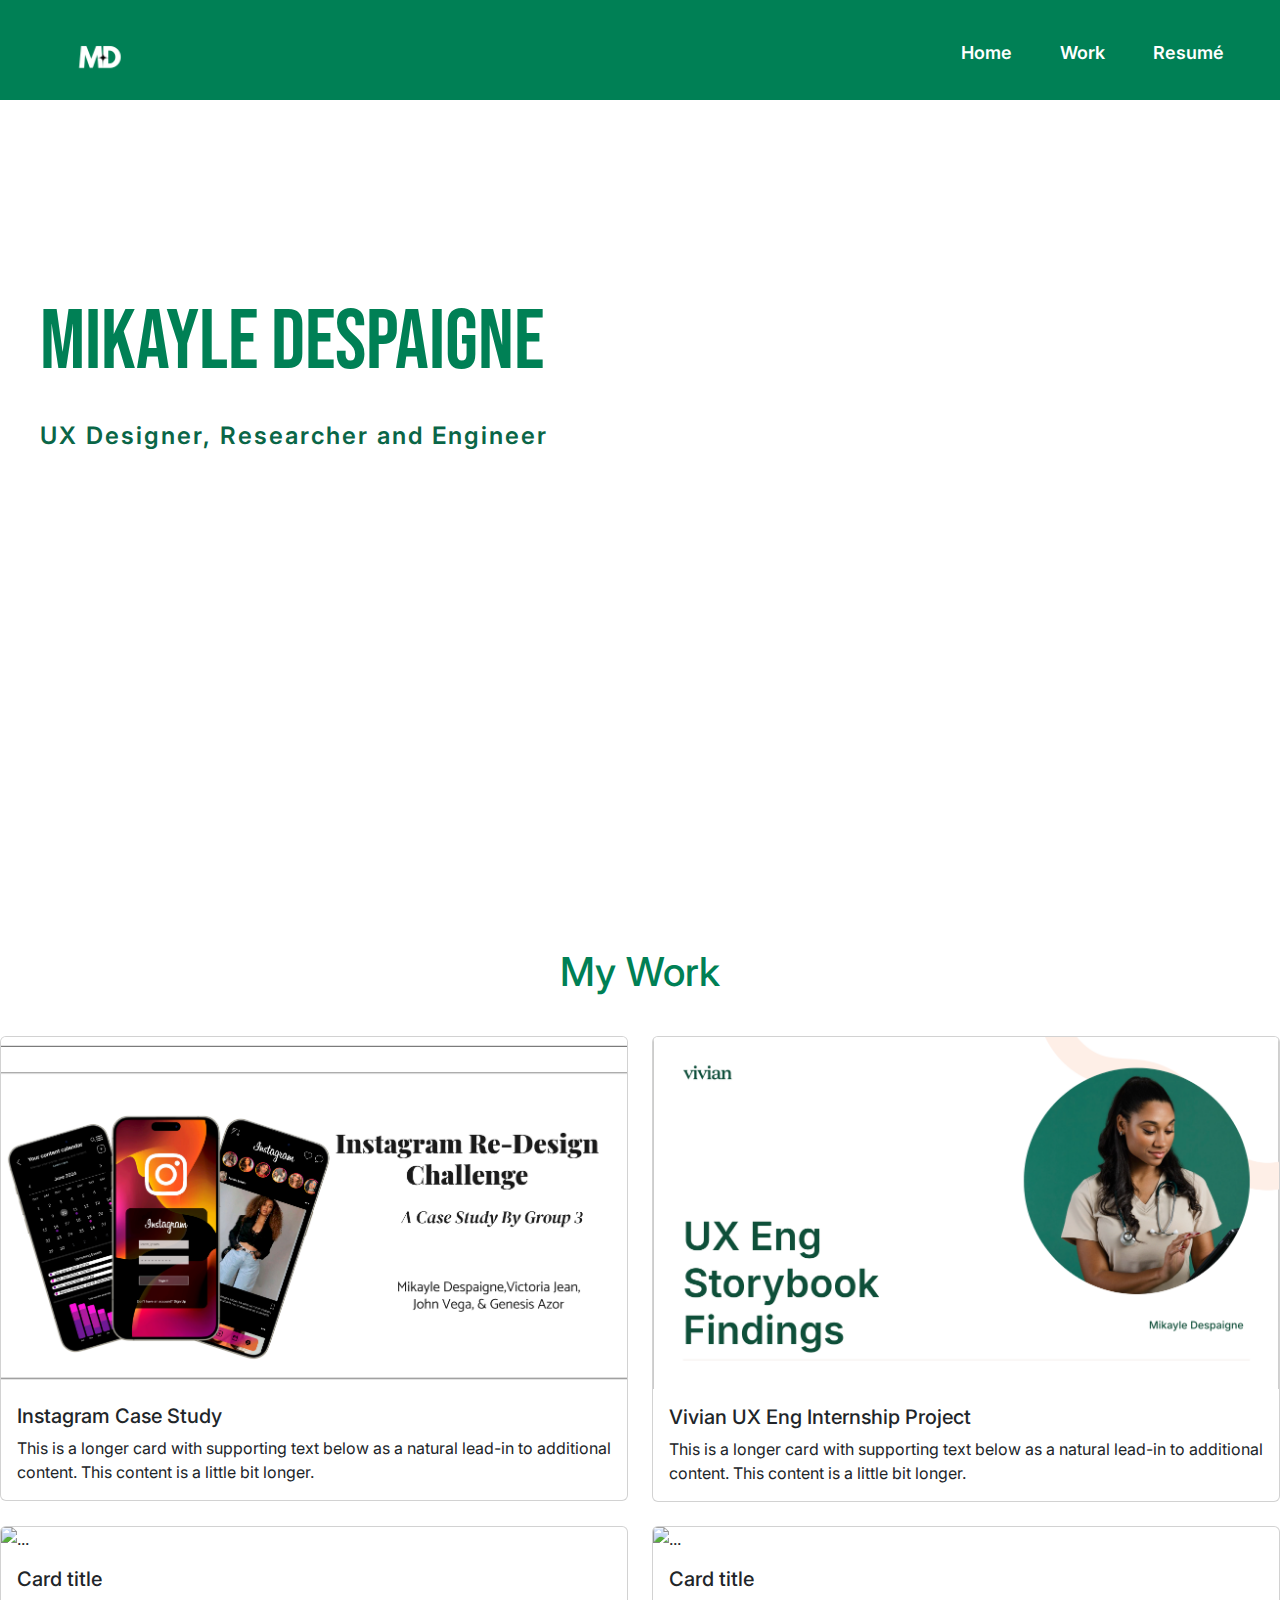
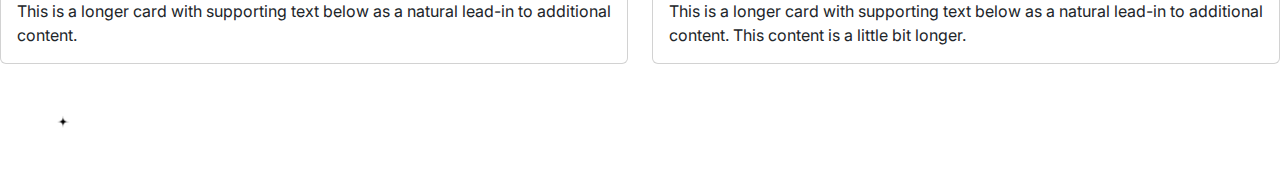
==== index.html @ 7e6e4f6d "finished landing page" ====
<!DOCTYPE html>
<html lang="en">
  <head>
    <meta charset="UTF-8" />
    <meta http-equiv="X-UA-Compatible" content="IE=edge" />
    <meta name="viewport" content="width=device-width, initial-scale=1.0" />
    <link
      href="https://cdn.jsdelivr.net/npm/remixicon@3.2.0/fonts/remixicon.css"
      rel="stylesheet"
    />
    <link href="https://cdn.jsdelivr.net/npm/bootstrap@5.3.3/dist/css/bootstrap.min.css" rel="stylesheet" integrity="sha384-QWTKZyjpPEjISv5WaRU9OFeRpok6YctnYmDr5pNlyT2bRjXh0JMhjY6hW+ALEwIH" crossorigin="anonymous">
    <link rel="stylesheet" href="styles.css" />
    <title>Mikayle Despaigne</title>
  </head>
  <body>
    <script src="https://cdn.jsdelivr.net/npm/bootstrap@5.3.3/dist/js/bootstrap.bundle.min.js" integrity="sha384-YvpcrYf0tY3lHB60NNkmXc5s9fDVZLESaAA55NDzOxhy9GkcIdslK1eN7N6jIeHz" crossorigin="anonymous"></script>
    <nav>
      <div class="nav__content">
        <div class="logo">
            <a href="#">
                <img src="logos/transparen.png" width="120" height="120">
            </a>
        </div>
        <label for="check" class="checkbox">
          <i class="ri-menu-line"></i>
        </label>
        <input type="checkbox" name="check" id="check" />
        <ul>
          <li><a href="#">Home</a></li>
          <li><a href="#work">Work</a></li>
          <li><a href="#">Resumé</a></li>
        </ul>
      </div>
    </nav>
    <section class="section">
      <br />
      <div class="section__container">
        <div class="content">
          <br />
          <h1 class="title">
          <span>Mikayle Despaigne</span> 
          </h1>
          <br />
          <p class="subtitle">UX Designer, Researcher and Engineer</p>
          <p class="description">
            <br />
            <span>I thrive on blending creativity with technology in order to deliver an amazing user experience whether that be via designing, coding or researching and advocating for users !</span>
          </p>
        </div>
      </div>
    </section>
    <!-- <-- start of work section --> 
    <section id="work">
      <br />
    <h1 class="title1"><span>My Work</span></h1>
    <!-- input work cards here -->
     <br />
    <div class="row row-cols-1 row-cols-md-2 g-4">
      <div class="col">
        <div class="card">
          <img src="logos/Instagram.png" class="card-img-top" alt="...">
          <div class="card-body">
            <h5 class="card-title">Instagram Case Study</h5>
            <p class="card-text">This is a longer card with supporting text below as a natural lead-in to additional content. This content is a little bit longer.</p>
          </div>
        </div>
      </div>
      <div class="col">
        <div class="card">
          <img src="logos/UX Eng.png" class="card-img-top" alt="...">
          <div class="card-body">
            <h5 class="card-title">Vivian UX Eng Internship Project</h5>
            <p class="card-text">This is a longer card with supporting text below as a natural lead-in to additional content. This content is a little bit longer.</p>
          </div>
        </div>
      </div>
      <div class="col">
        <div class="card">
          <img src="..." class="card-img-top" alt="...">
          <div class="card-body">
            <h5 class="card-title">Card title</h5>
            <p class="card-text">This is a longer card with supporting text below as a natural lead-in to additional content.</p>
          </div>
        </div>
      </div>
      <div class="col">
        <div class="card">
          <img src="..." class="card-img-top" alt="...">
          <div class="card-body">
            <h5 class="card-title">Card title</h5>
            <p class="card-text">This is a longer card with supporting text below as a natural lead-in to additional content. This content is a little bit longer.</p>
          </div>
        </div>
      </div>
    </div>
  <a href="#">
    <img src="logos/transparen.png" width="120" height="120">
</a>
    </section>
  </body>
</html>
---- styles.css ----
@import url("https://fonts.googleapis.com/css2?family=Poppins:wght@400;600;700&display=swap");
@import url('https://fonts.googleapis.com/css2?family=Bebas+Neue&display=swap');
@import url('https://fonts.googleapis.com/css2?family=Bebas+Neue&family=Inter:ital,opsz,wght@0,14..32,100..900;1,14..32,100..900&display=swap');

:root {
  --primary-color: #a855f7;
  --primary-color-dark: #ff83f5;
  --secondary-color: #ff34c2;
  --text-dark: #008055;
  --text-light: #ffffff;
  --extra-light: #faf5ff;
  --max-width: 1200px;
}

* {
  padding: 0;
  margin: 0;
  box-sizing: border-box;
}

a {
  text-decoration: none;
}

body {
  font-family: "Inter";
  background-image: url("logos/Background\ for\ web.jpg");
  background-size: cover;
}

nav {
  width: 100%;
  position: absolute;
  top: 0;
  left: 0;
  max-height: 100px;
  /* z-index: 99; */
  background-color: #008055;
}

.nav__content {
  max-width: var(--max-width);
  margin: auto;
  /* padding: 1.5rem 1rem; */
  display: flex;
  align-items: center;
  justify-content: space-between;
}

 nav .logo  {
  border-radius: 50px;
}
/* nav .logo a:hover {
  color: var(--primary-color-dark);
}  */

nav .checkbox {
  display: none;
}

nav input {
  display: none;
}
nav .checkbox i {
  font-size: 2rem;
  color: var(--primary-color);
  cursor: pointer;
}
 
ul {
  display: flex;
  align-items: center;
  gap: 1rem;
  list-style: none;
  transition: left 0.3s;
  font-size: 18px;
}

ul li a {
  padding: 0.5rem 1rem;
  text-decoration: none;
  font-weight: 600;
  color: var(--text-light);
  transition: 0.3s;
}

ul li a:hover {
  color: var(--secondary-color);
}

 

.section__container {
  min-height: 100vh;
  max-width: var(--max-width);
  margin: auto;
  display: grid;
  grid-template-columns: repeat(2, 1fr);
  gap: 4rem;
}

.content {
  display: flex;
  flex-direction: column;
  justify-content: center;
}

.subtitle {
  letter-spacing: 2px;
  color: var(--text-light);
  font-weight: 600;
  margin-bottom: 0.5rem;
  font-size: 24px;
  color: #0A6647;
}

.title {
  font-size: 2.5rem;
  /* font-weight: 400; */
  line-height: 3rem;
  color: var(--text-dark);
  margin-bottom: 1rem;
}

.title span {
  font-size: 84px;
  font-family: "Bebas Neue", sans-serif;
}

.title1{
  text-align: center;
  font-size: 2.5rem;
  line-height: 3rem;
  color: var(--text-dark);
  margin-bottom: 1rem;
}

.description {
  line-height: 2rem;
  color: var(--text-light);
  margin-bottom: 2rem;
  font-size: 24px;
  font-family:"Inter" ;
  font-weight: 500;
}



.portfolio:hover {
  background-color: var(--primary-color-dark);
  color: #ffffff;
}

@media (width < 750px) {
  nav .checkbox {
    display: block;
  }

  ul {
    position: absolute;
    width: 100%;
    height: calc(100vh - 85px);
    left: -100%;
    top: 85px;
    background-color: var(--extra-light);
    flex-direction: column;
    justify-content: center;
    gap: 3rem;
  }

  nav #check:checked ~ ul {
    left: 0;
  }

  ul li a {
    font-size: 1.25rem;
  }

  .section__container {
    padding: 10rem 1rem 5rem 1rem;
    text-align: center;
    grid-template-columns: repeat(1, 1fr);
  }


  .action__btns {
    margin: auto;
  }
}  
.bebas-neue-regular {
  font-family: "Bebas Neue", sans-serif;
  font-style: normal;
}
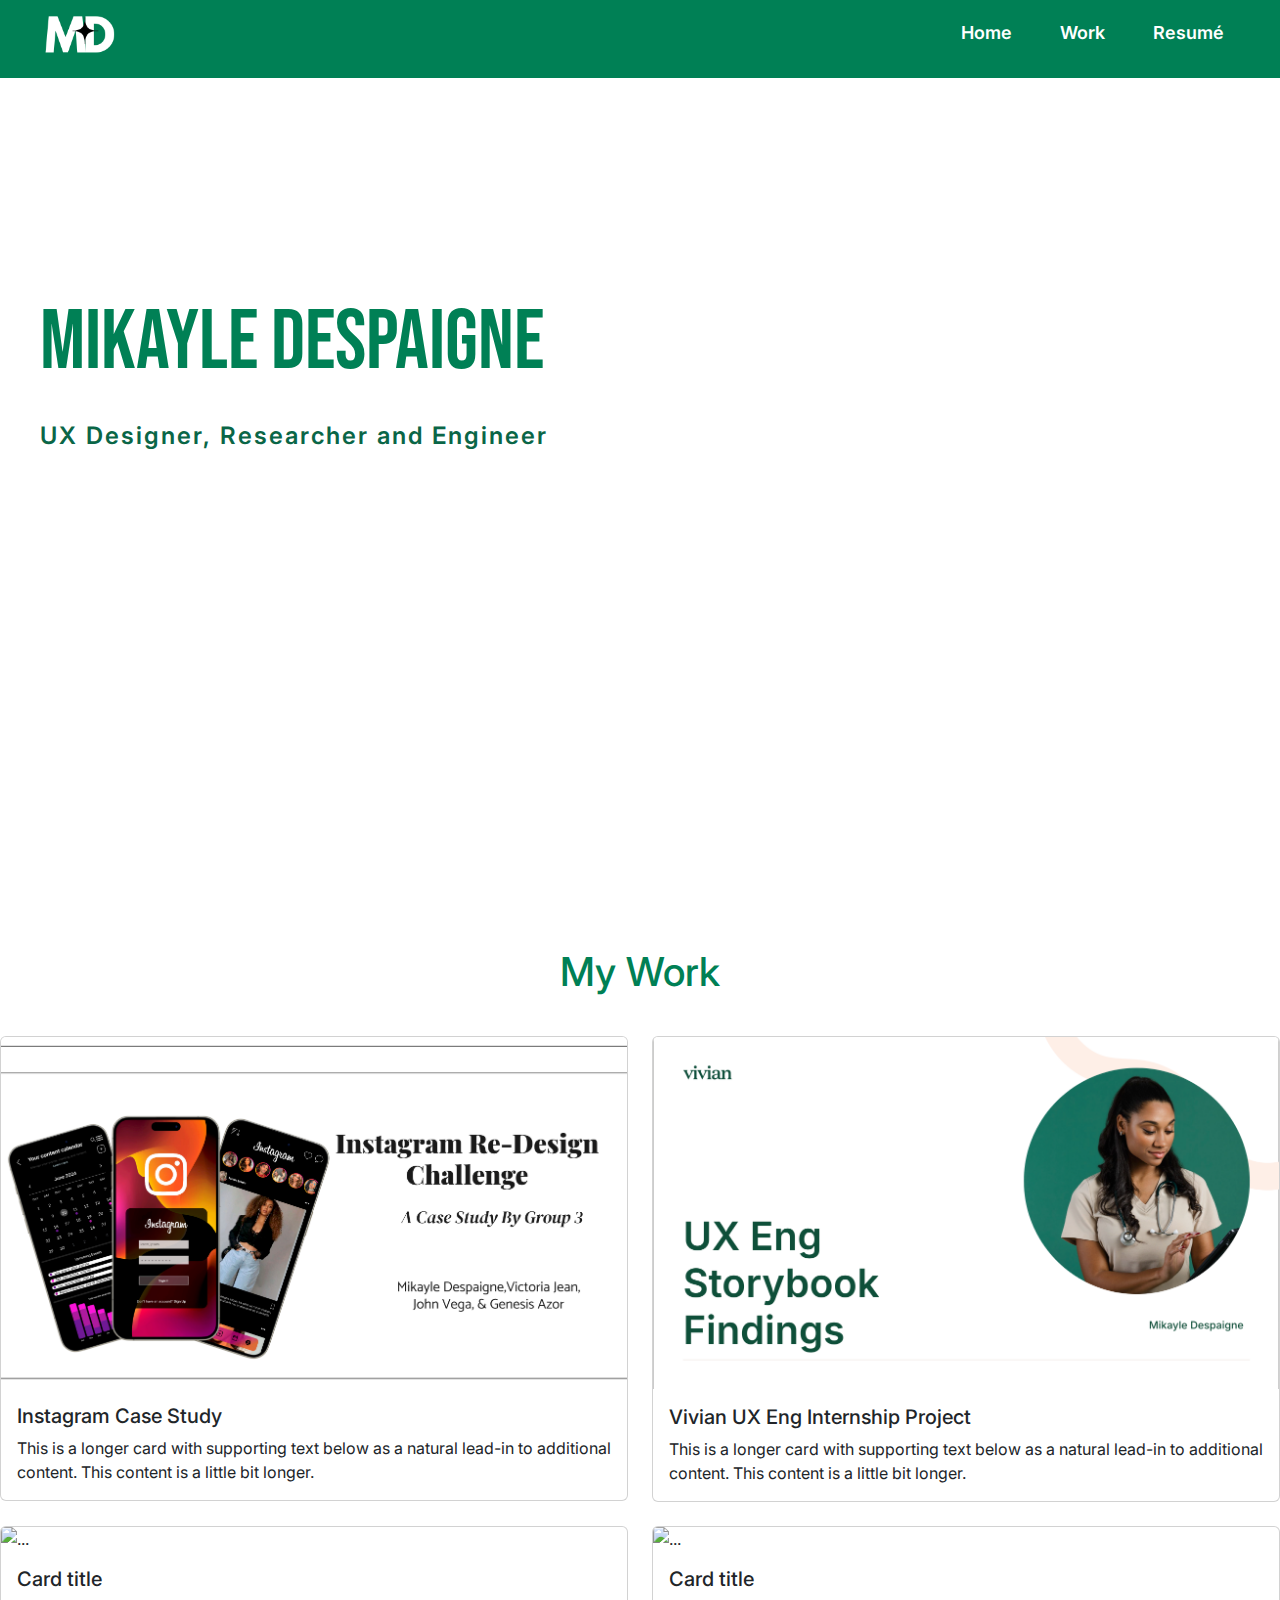
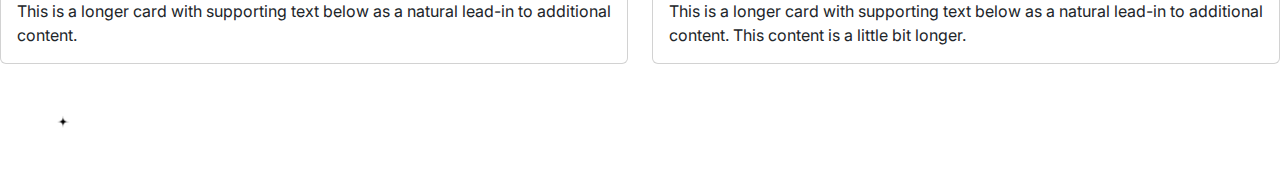
==== commit 7d8d368c: "fixed small logo issue" ====
--- a/index.html
+++ b/index.html
@@ -18,7 +18,7 @@
       <div class="nav__content">
         <div class="logo">
             <a href="#">
-                <img src="logos/transparen.png" width="120" height="120">
+                <img src="logos/1.png" width="80" height="80">
             </a>
         </div>
         <label for="check" class="checkbox">
--- a/styles.css
+++ b/styles.css
@@ -33,7 +33,7 @@
   position: absolute;
   top: 0;
   left: 0;
-  max-height: 100px;
+  max-height: 78px;
   /* z-index: 99; */
   background-color: #008055;
 }
@@ -41,7 +41,6 @@
 .nav__content {
   max-width: var(--max-width);
   margin: auto;
-  /* padding: 1.5rem 1rem; */
   display: flex;
   align-items: center;
   justify-content: space-between;
@@ -49,6 +48,9 @@
 
  nav .logo  {
   border-radius: 50px;
+  align-items: center;
+  width: 100px;
+  height: 100%;
 }
 /* nav .logo a:hover {
   color: var(--primary-color-dark);
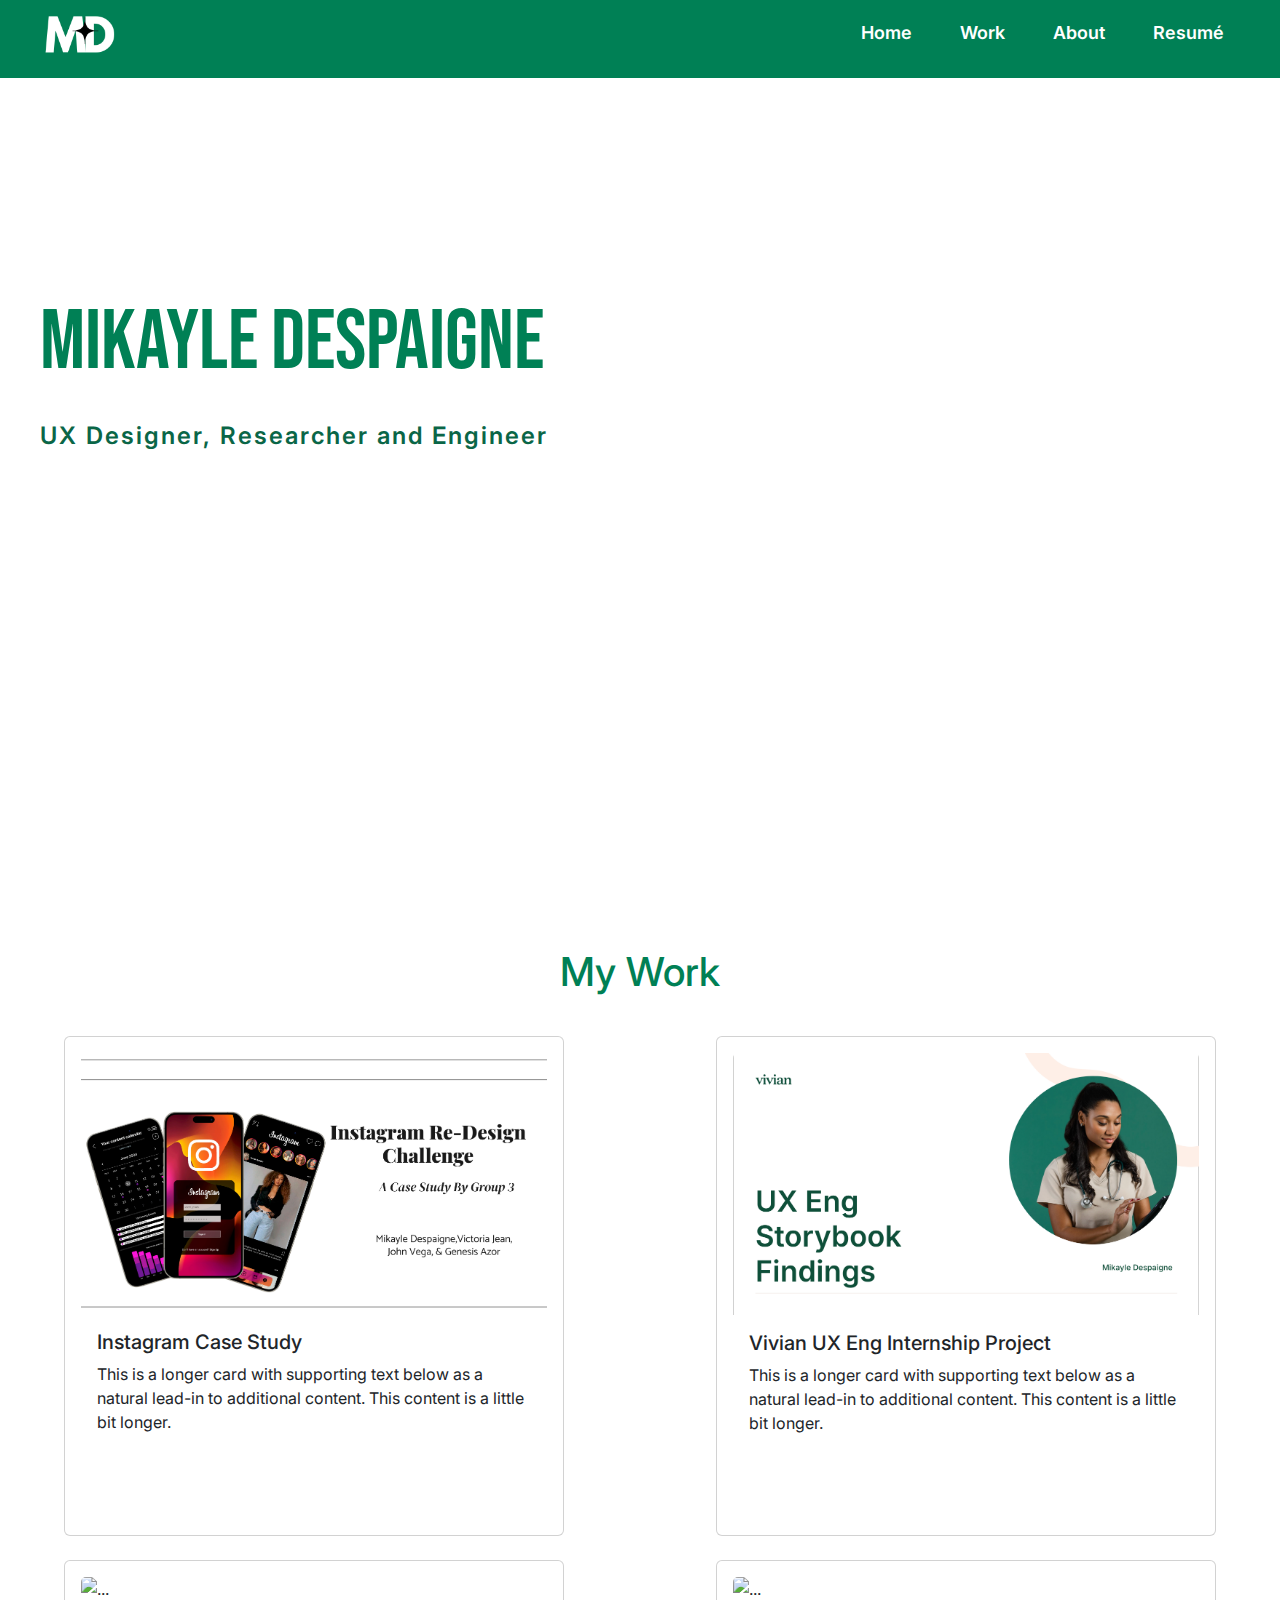
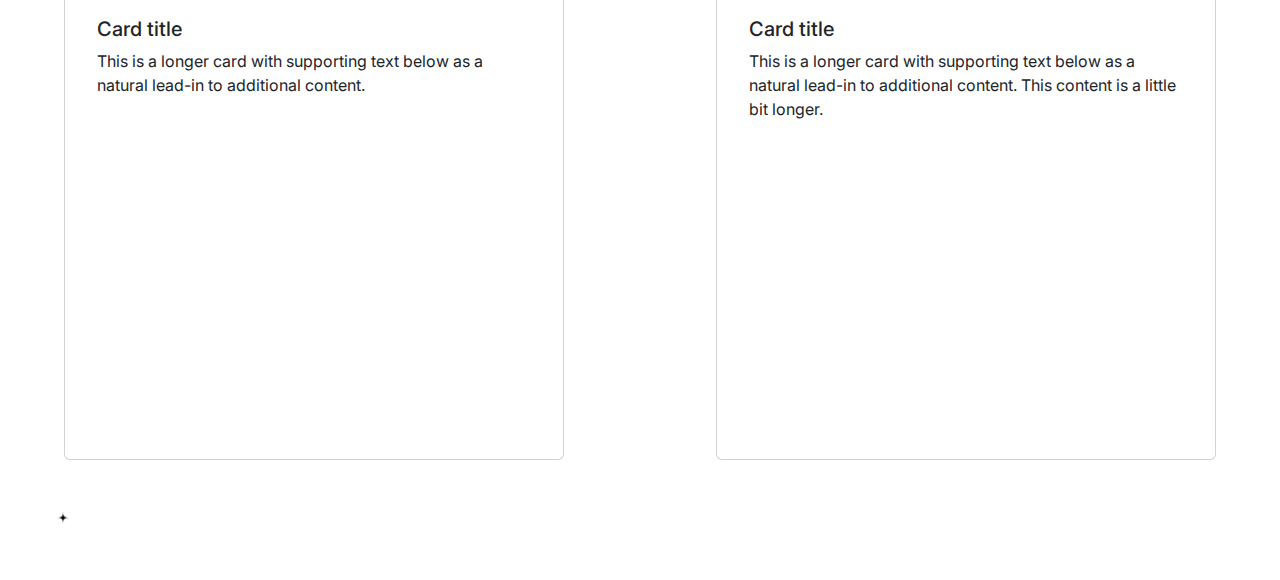
==== commit b276bb21: "centered work cards on page" ====
--- a/index.html
+++ b/index.html
@@ -28,6 +28,7 @@
         <ul>
           <li><a href="#">Home</a></li>
           <li><a href="#work">Work</a></li>
+          <li><a href="#">About</a></li>
           <li><a href="#">Resumé</a></li>
         </ul>
       </div>
--- a/styles.css
+++ b/styles.css
@@ -193,3 +193,11 @@
   font-family: "Bebas Neue", sans-serif;
   font-style: normal;
 }
+
+.card {
+  padding: 1rem 1rem ;
+  height: 500px;
+  width: 500px;
+  justify-content: center;
+  margin: auto;
+}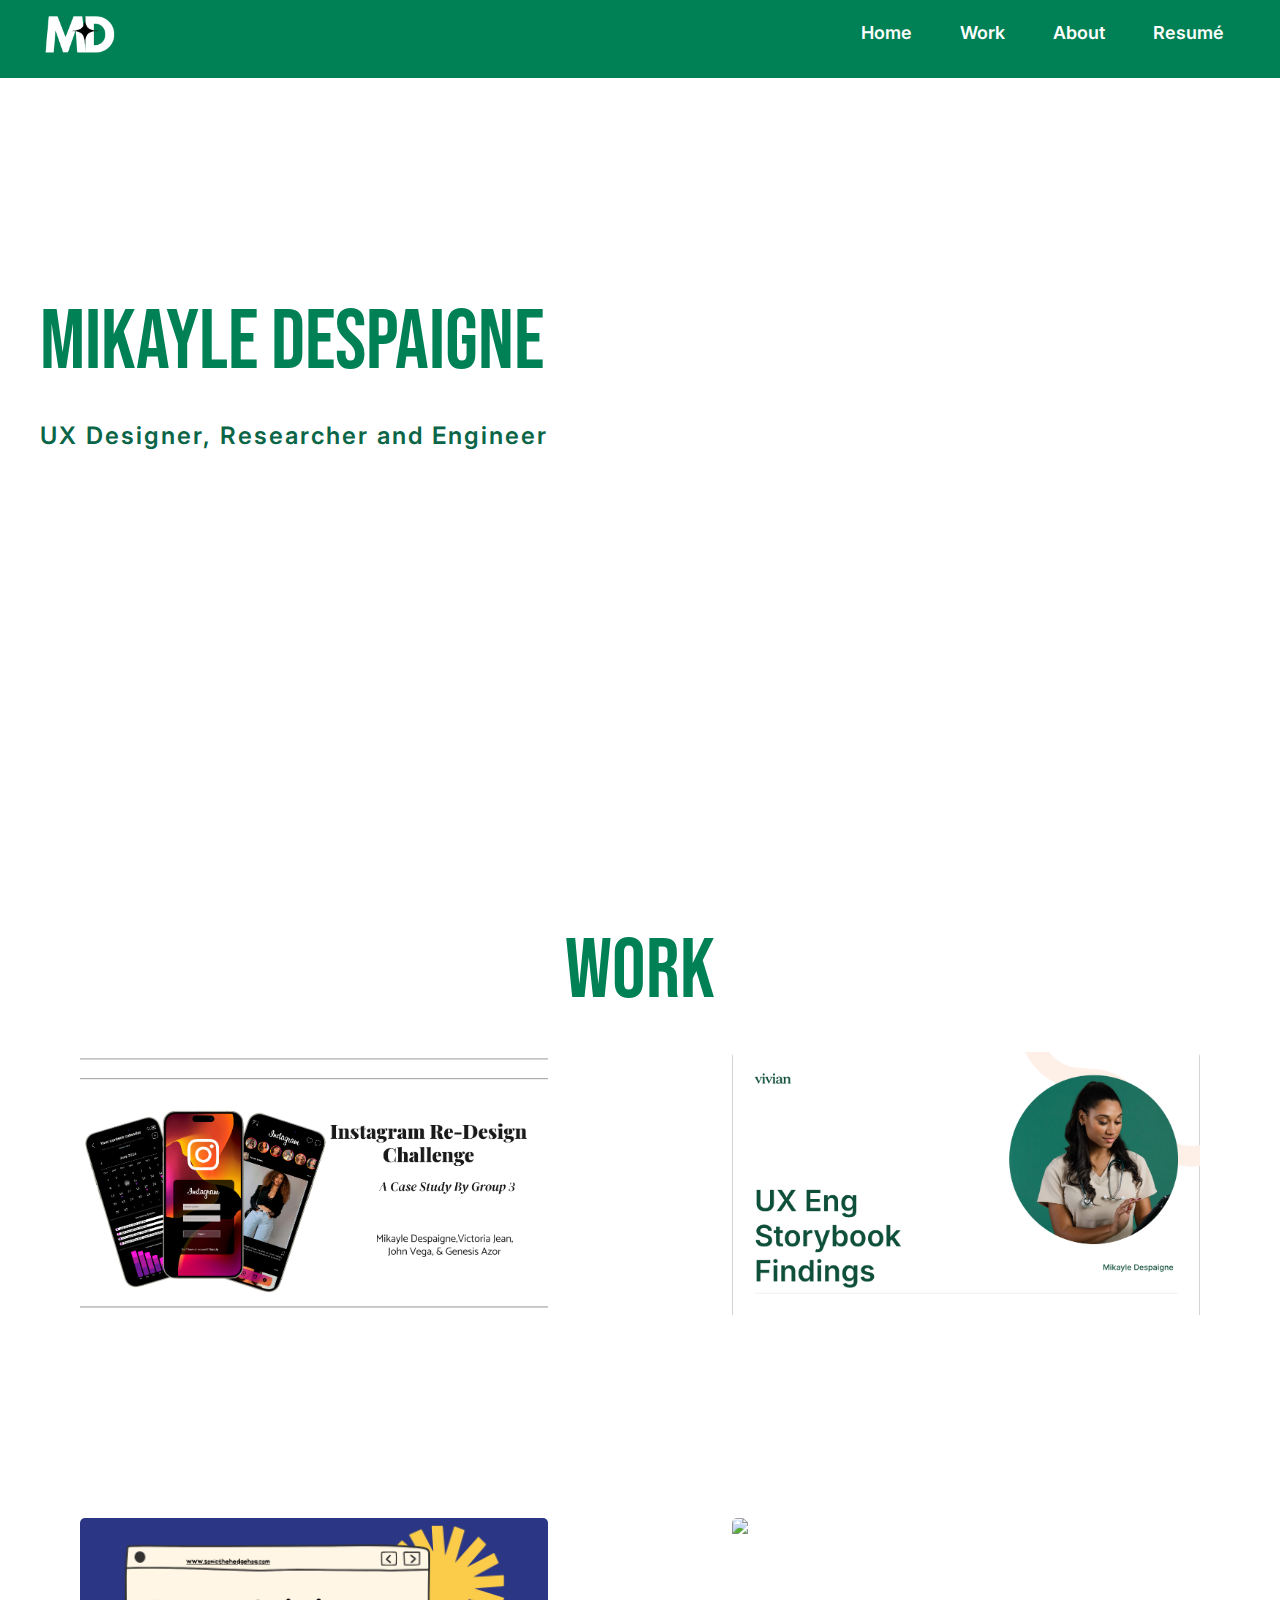
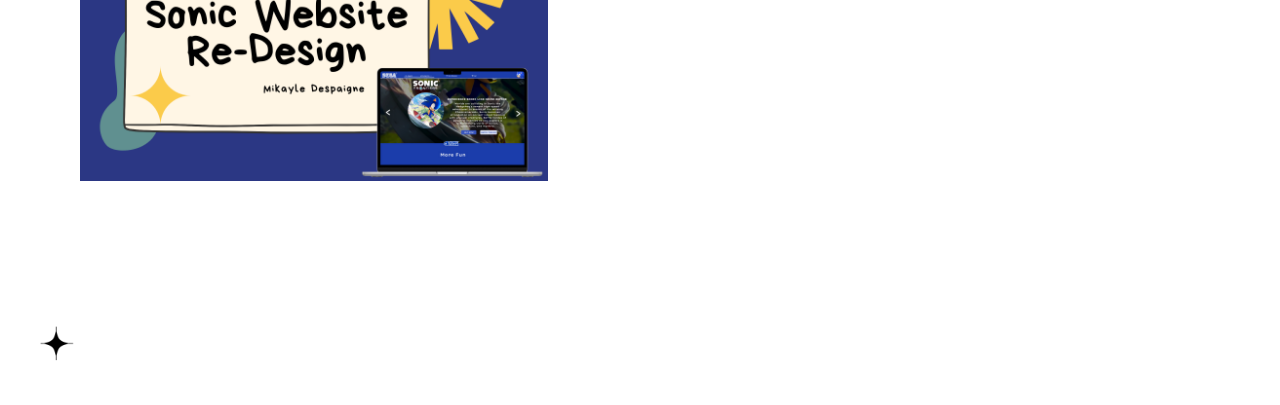
==== commit c29d8fda: "made good progress" ====
--- a/index.html
+++ b/index.html
@@ -53,7 +53,7 @@
     <!-- <-- start of work section --> 
     <section id="work">
       <br />
-    <h1 class="title1"><span>My Work</span></h1>
+    <h1 class="title1"><span>Work</span></h1>
     <!-- input work cards here -->
      <br />
     <div class="row row-cols-1 row-cols-md-2 g-4">
@@ -62,7 +62,7 @@
           <img src="logos/Instagram.png" class="card-img-top" alt="...">
           <div class="card-body">
             <h5 class="card-title">Instagram Case Study</h5>
-            <p class="card-text">This is a longer card with supporting text below as a natural lead-in to additional content. This content is a little bit longer.</p>
+            <p class="card-text">America On Tech UX Design Fellowship</p>
           </div>
         </div>
       </div>
@@ -70,17 +70,17 @@
         <div class="card">
           <img src="logos/UX Eng.png" class="card-img-top" alt="...">
           <div class="card-body">
-            <h5 class="card-title">Vivian UX Eng Internship Project</h5>
-            <p class="card-text">This is a longer card with supporting text below as a natural lead-in to additional content. This content is a little bit longer.</p>
+            <h5 class="card-title">UX Engineering & Research - Storybook  Project</h5>
+            <p class="card-text">Vivian Health - UX Engineering Internship</p>
           </div>
         </div>
       </div>
       <div class="col">
         <div class="card">
-          <img src="..." class="card-img-top" alt="...">
+          <img src="logos/Sonic Website Re-Design.png" class="card-img-top" alt="...">
           <div class="card-body">
-            <h5 class="card-title">Card title</h5>
-            <p class="card-text">This is a longer card with supporting text below as a natural lead-in to additional content.</p>
+            <h5 class="card-title">Sonic Website Re-Design</h5>
+            <p class="card-text">Personal Project - UI Re-Design </p>
           </div>
         </div>
       </div>
@@ -95,7 +95,7 @@
       </div>
     </div>
   <a href="#">
-    <img src="logos/transparen.png" width="120" height="120">
+    <img src="logos/1.png" width="100" height="100">
 </a>
     </section>
   </body>
--- a/styles.css
+++ b/styles.css
@@ -131,7 +131,8 @@
 
 .title1{
   text-align: center;
-  font-size: 2.5rem;
+  font-size: 84px;
+  font-family: "Bebas Neue", sans-serif;
   line-height: 3rem;
   color: var(--text-dark);
   margin-bottom: 1rem;
@@ -196,8 +197,23 @@
 
 .card {
   padding: 1rem 1rem ;
-  height: 500px;
+  height: fit-content;
   width: 500px;
   justify-content: center;
   margin: auto;
+  background-color: #00805500;
+  color: #ffffff;
+  /* backdrop-filter: blur(14px);  */
+  border: 0px;
+}
+.card-body{
+  height: auto;
+  width: 400px;
+  font-family: "Bebas Neue", sans-serif;
+}
+.card-title{
+  font-size: 32px ;
+}
+.card-text{
+  font-size: 20px ;
 }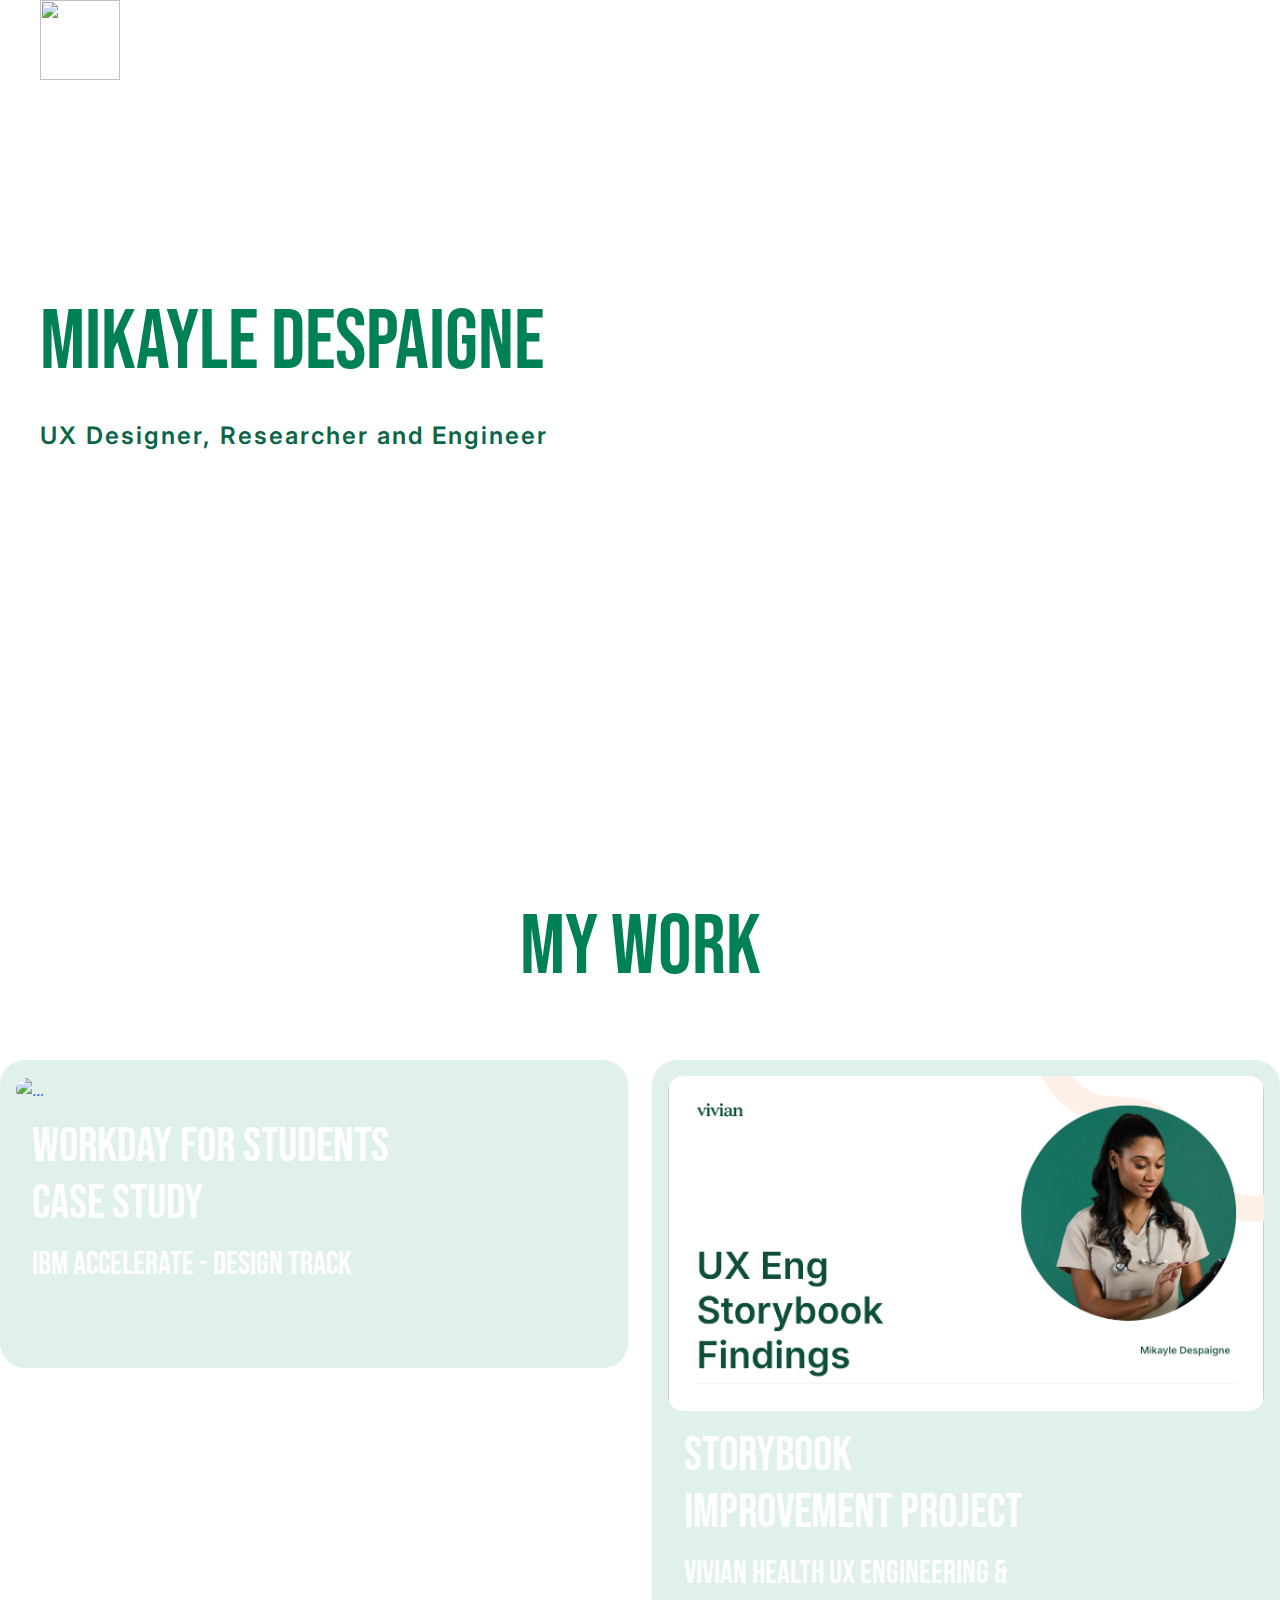
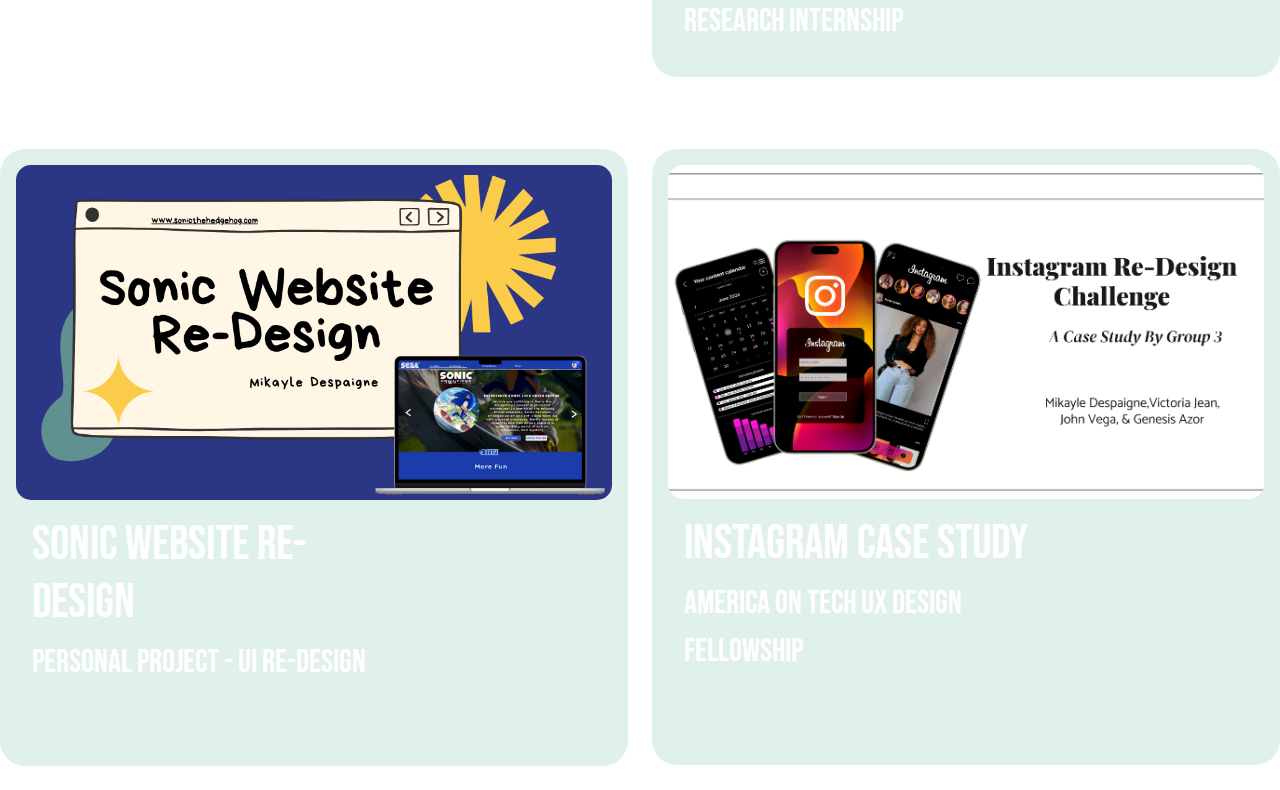
==== commit e0dd7426: "messed with screen size" ====
--- a/index.html
+++ b/index.html
@@ -10,6 +10,7 @@
     />
     <link href="https://cdn.jsdelivr.net/npm/bootstrap@5.3.3/dist/css/bootstrap.min.css" rel="stylesheet" integrity="sha384-QWTKZyjpPEjISv5WaRU9OFeRpok6YctnYmDr5pNlyT2bRjXh0JMhjY6hW+ALEwIH" crossorigin="anonymous">
     <link rel="stylesheet" href="styles.css" />
+    <meta name="viewport" content="width=device-width, initial-scale=1.0">
     <title>Mikayle Despaigne</title>
   </head>
   <body>
@@ -18,7 +19,7 @@
       <div class="nav__content">
         <div class="logo">
             <a href="#">
-                <img src="logos/1.png" width="80" height="80">
+                <img src="logos/Initials Logo.png" width="80" height="80">
             </a>
         </div>
         <label for="check" class="checkbox">
@@ -29,7 +30,7 @@
           <li><a href="#">Home</a></li>
           <li><a href="#work">Work</a></li>
           <li><a href="#">About</a></li>
-          <li><a href="#">Resumé</a></li>
+          <li><a href="materials/resume_web.pdf">Resumé</a></li>
         </ul>
       </div>
     </nav>
@@ -52,51 +53,63 @@
     </section>
     <!-- <-- start of work section --> 
     <section id="work">
-      <br />
-    <h1 class="title1"><span>Work</span></h1>
+    <h1 class="title1"><span>My Work</span></h1>
     <!-- input work cards here -->
+     <br />
      <br />
     <div class="row row-cols-1 row-cols-md-2 g-4">
       <div class="col">
+        <br />
         <div class="card">
+          <a href="workday.html">
+            <img src="logos/Green White Professional Project Presentation.png" class="card-img-top" alt="..."> 
+          </a>
+          <div class="card-body">
+            <h5 class="card-title">Workday For Students Case Study</h5>
+            <p class="card-text">IBM Accelerate - Design Track</p>
+          </div>
+        </div>
+      </div>
+      <div class="col">
+        <br />
+        <div class="card">
+          <a href="uxeng.html">
+            <img src="logos/UX Eng.png" class="card-img-top" alt="...">
+         </a>
+          <div class="card-body">
+            <h5 class="card-title"> Storybook Improvement Project</h5>
+            <p class="card-text">Vivian Health UX Engineering & Research Internship</p>
+          </div>
+        </div>
+      </div>
+      <div class="col">
+        <br />
+        <br />
+      <div class="card">
+         <a href="sonic.html">
+          <img src="logos/Sonic Website Re-Design.png" class="card-img-top" alt="...">
+        </a>
+          <div class="card-body">
+            <h5 class="card-title">Sonic Website Re-Design</h5>
+            <p class="card-text">Personal Project - UI Re-Design </p>
+          </div>
+        </div> 
+      </div>
+      <div class="col">
+        <br />
+        <br />
+        <div class="card">
+          <a href="insta.html">
           <img src="logos/Instagram.png" class="card-img-top" alt="...">
+        </a>
           <div class="card-body">
             <h5 class="card-title">Instagram Case Study</h5>
             <p class="card-text">America On Tech UX Design Fellowship</p>
           </div>
         </div>
       </div>
-      <div class="col">
-        <div class="card">
-          <img src="logos/UX Eng.png" class="card-img-top" alt="...">
-          <div class="card-body">
-            <h5 class="card-title">UX Engineering & Research - Storybook  Project</h5>
-            <p class="card-text">Vivian Health - UX Engineering Internship</p>
-          </div>
-        </div>
-      </div>
-      <div class="col">
-        <div class="card">
-          <img src="logos/Sonic Website Re-Design.png" class="card-img-top" alt="...">
-          <div class="card-body">
-            <h5 class="card-title">Sonic Website Re-Design</h5>
-            <p class="card-text">Personal Project - UI Re-Design </p>
-          </div>
-        </div>
-      </div>
-      <div class="col">
-        <div class="card">
-          <img src="..." class="card-img-top" alt="...">
-          <div class="card-body">
-            <h5 class="card-title">Card title</h5>
-            <p class="card-text">This is a longer card with supporting text below as a natural lead-in to additional content. This content is a little bit longer.</p>
-          </div>
-        </div>
-      </div>
     </div>
-  <a href="#">
-    <img src="logos/1.png" width="100" height="100">
-</a>
+    <br />
     </section>
   </body>
 </html>--- a/styles.css
+++ b/styles.css
@@ -26,6 +26,7 @@
   font-family: "Inter";
   background-image: url("logos/Background\ for\ web.jpg");
   background-size: cover;
+  background-attachment: fixed; 
 }
 
 nav {
@@ -35,7 +36,7 @@
   left: 0;
   max-height: 78px;
   /* z-index: 99; */
-  background-color: #008055;
+  background-color: #00805500;
 }
 
 .nav__content {
@@ -52,9 +53,6 @@
   width: 100px;
   height: 100%;
 }
-/* nav .logo a:hover {
-  color: var(--primary-color-dark);
-}  */
 
 nav .checkbox {
   display: none;
@@ -88,6 +86,9 @@
 
 ul li a:hover {
   color: var(--secondary-color);
+  text-decoration: underline;
+  text-underline-offset: 1rem;
+  text-decoration-color:var(--secondary-color) ;
 }
 
  
@@ -154,7 +155,7 @@
   color: #ffffff;
 }
 
-@media (width < 750px) {
+@media screen and (max-width: 1200px) {
   nav .checkbox {
     display: block;
   }
@@ -165,10 +166,10 @@
     height: calc(100vh - 85px);
     left: -100%;
     top: 85px;
-    background-color: var(--extra-light);
+    background-color: var(--text-dark);
     flex-direction: column;
     justify-content: center;
-    gap: 3rem;
+    
   }
 
   nav #check:checked ~ ul {
@@ -180,7 +181,7 @@
   }
 
   .section__container {
-    padding: 10rem 1rem 5rem 1rem;
+    padding: 1rem 1rem 1rem 1rem;
     text-align: center;
     grid-template-columns: repeat(1, 1fr);
   }
@@ -189,6 +190,12 @@
   .action__btns {
     margin: auto;
   }
+  .card-title{
+    font-size: 1rem ;
+  }
+  .card-text{
+    font-size: 0.5rem ;
+  }
 }  
 .bebas-neue-regular {
   font-family: "Bebas Neue", sans-serif;
@@ -196,24 +203,37 @@
 }
 
 .card {
-  padding: 1rem 1rem ;
+  padding: 1rem 1rem 1rem 1rem;
   height: fit-content;
-  width: 500px;
+  width: 100%;
   justify-content: center;
   margin: auto;
-  background-color: #00805500;
+  background-color: #0080551f;
   color: #ffffff;
   /* backdrop-filter: blur(14px);  */
-  border: 0px;
+  border: 3px;
+  border-radius: 25px;
+  transition: 0.5s;
+}
+.card:hover{
+  transform: scale(1.1);
+  background: #008055;
+  z-index: 1;
 }
 .card-body{
-  height: auto;
+  height: 250px;
   width: 400px;
   font-family: "Bebas Neue", sans-serif;
 }
 .card-title{
-  font-size: 32px ;
+  font-size: 3rem ;
 }
 .card-text{
-  font-size: 20px ;
+  font-size: 2rem ;
+}
+.text-center{
+  padding: 1rem 1rem ;
+}
+.card-img-top{
+  border-radius: 15px;
 }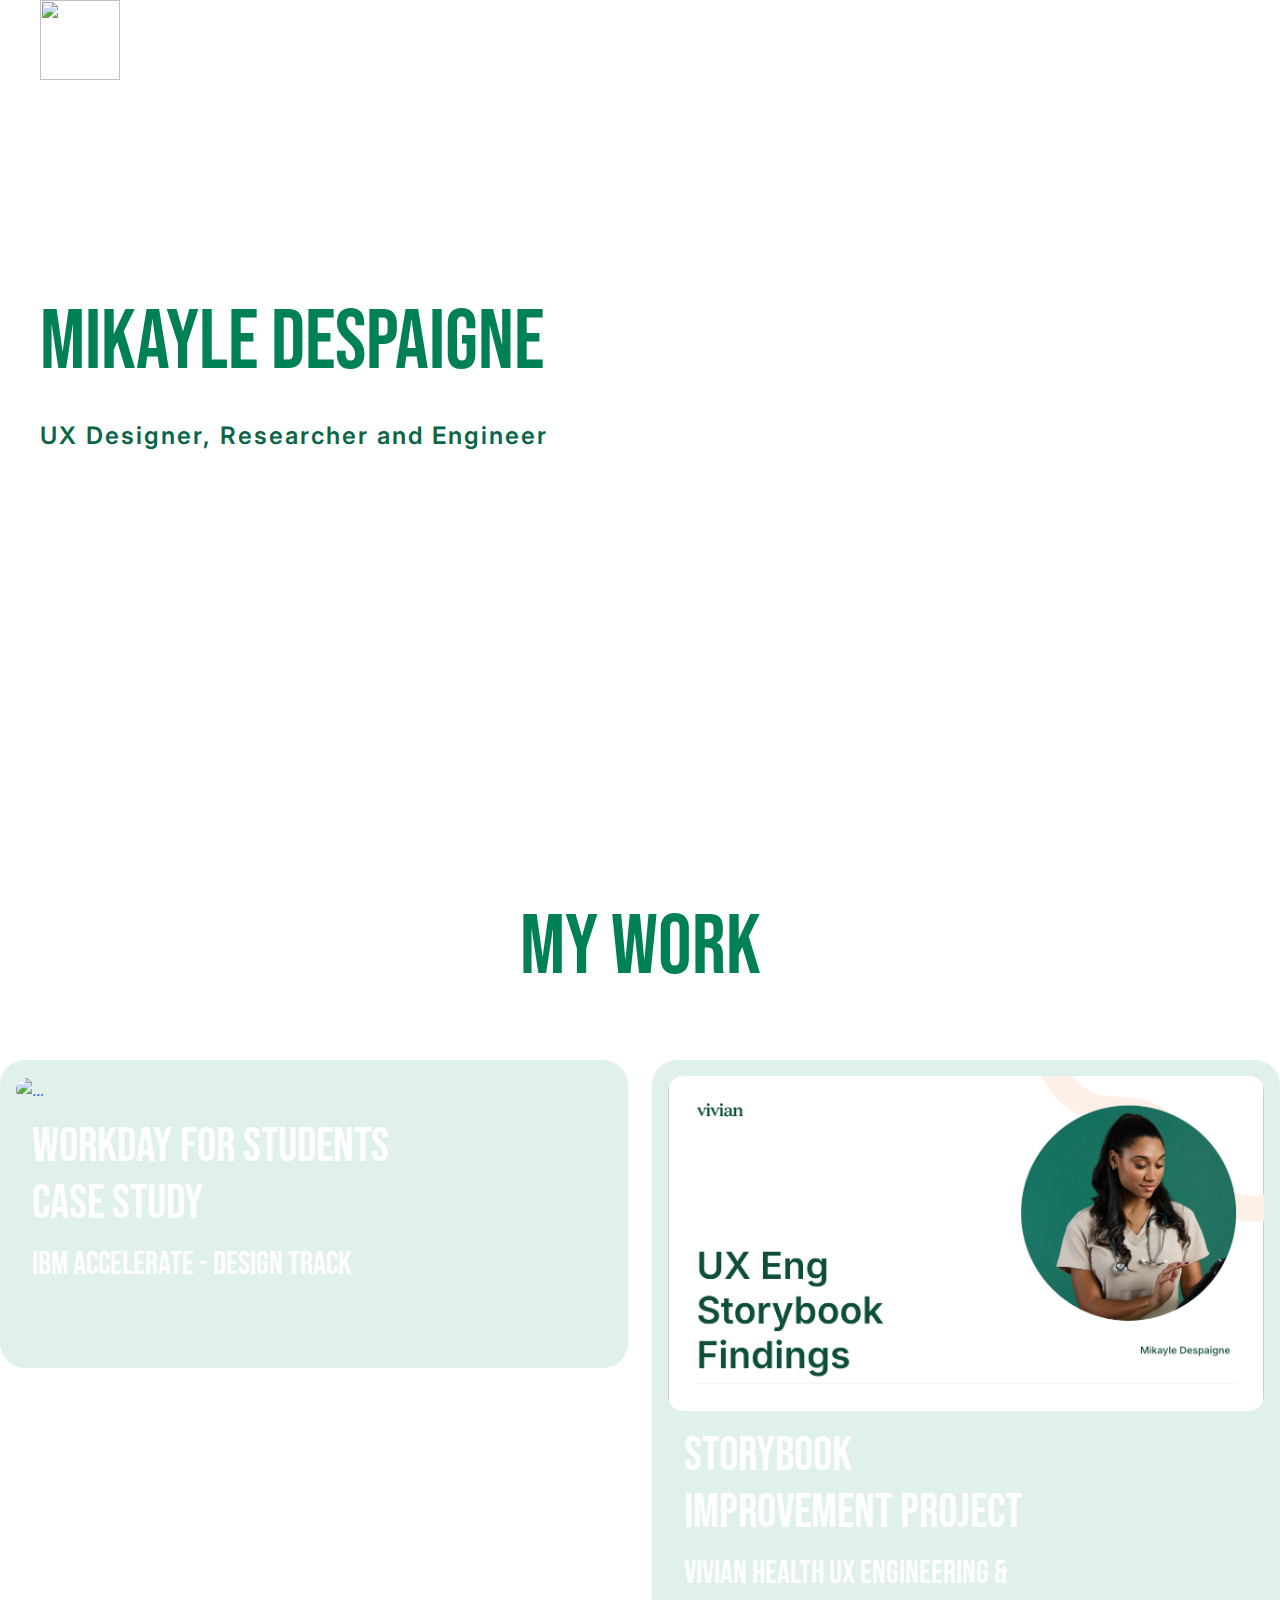
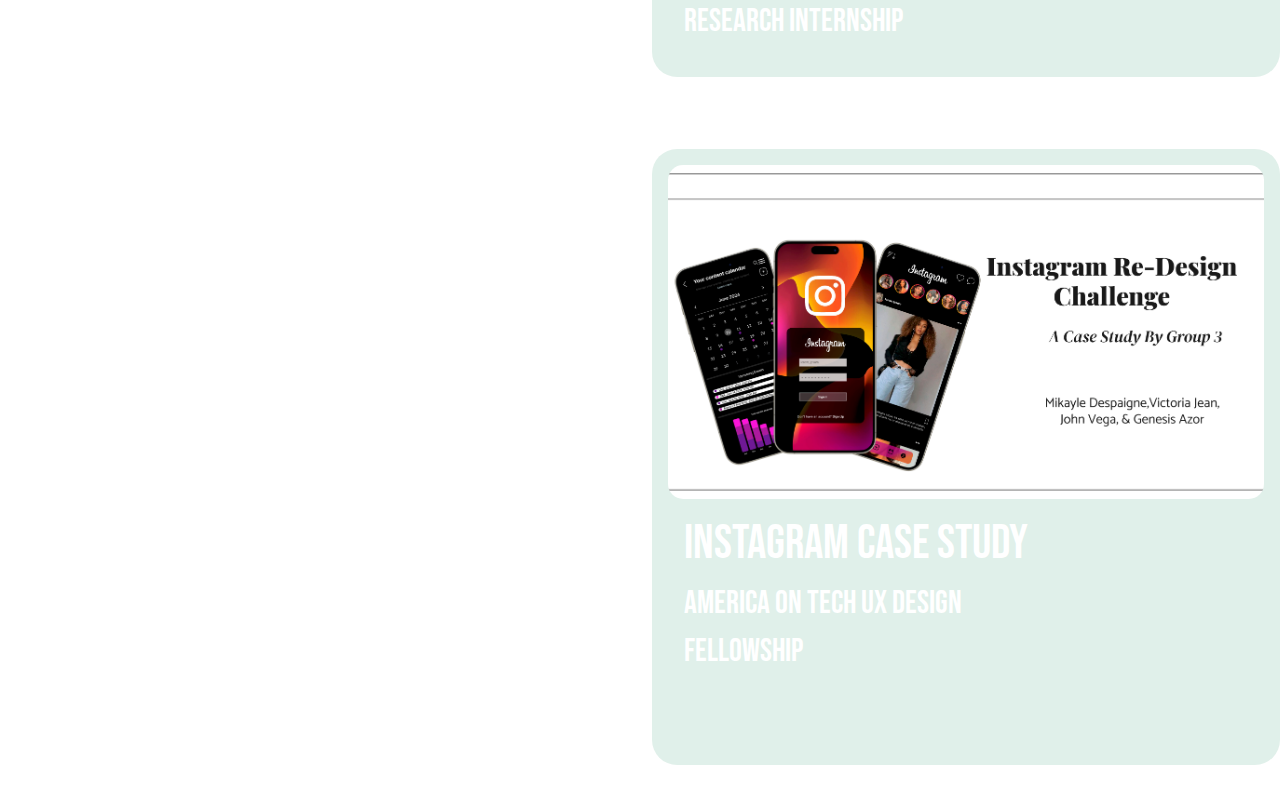
==== commit 8be0efdf: "Hid sonic portion/ ready to submit ?" ====
--- a/index.html
+++ b/index.html
@@ -62,7 +62,7 @@
         <br />
         <div class="card">
           <a href="workday.html">
-            <img src="logos/Green White Professional Project Presentation.png" class="card-img-top" alt="..."> 
+            <img src="logos/Workday Case splash.png" class="card-img-top" alt="..."> 
           </a>
           <div class="card-body">
             <h5 class="card-title">Workday For Students Case Study</h5>
@@ -85,7 +85,7 @@
       <div class="col">
         <br />
         <br />
-      <div class="card">
+      <!-- <div class="card">
          <a href="sonic.html">
           <img src="logos/Sonic Website Re-Design.png" class="card-img-top" alt="...">
         </a>
@@ -93,7 +93,7 @@
             <h5 class="card-title">Sonic Website Re-Design</h5>
             <p class="card-text">Personal Project - UI Re-Design </p>
           </div>
-        </div> 
+        </div>  -->
       </div>
       <div class="col">
         <br />
